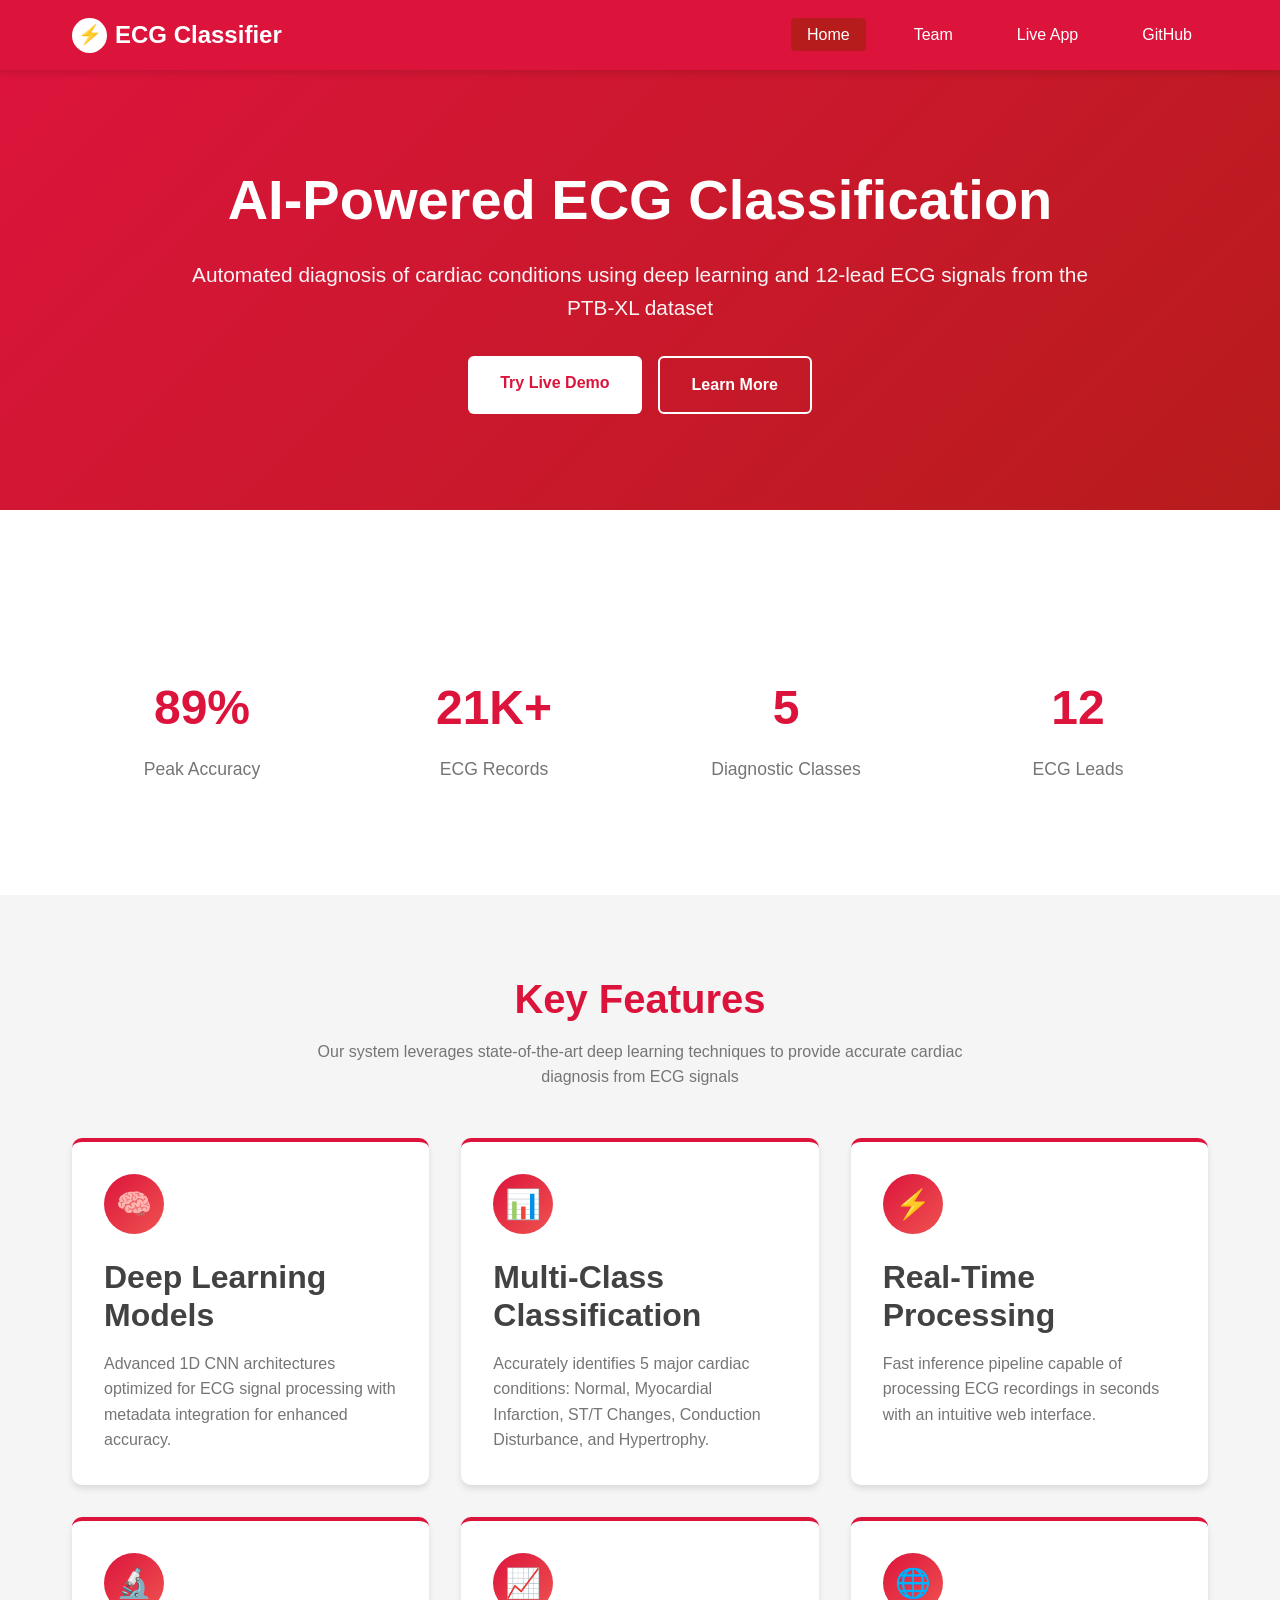
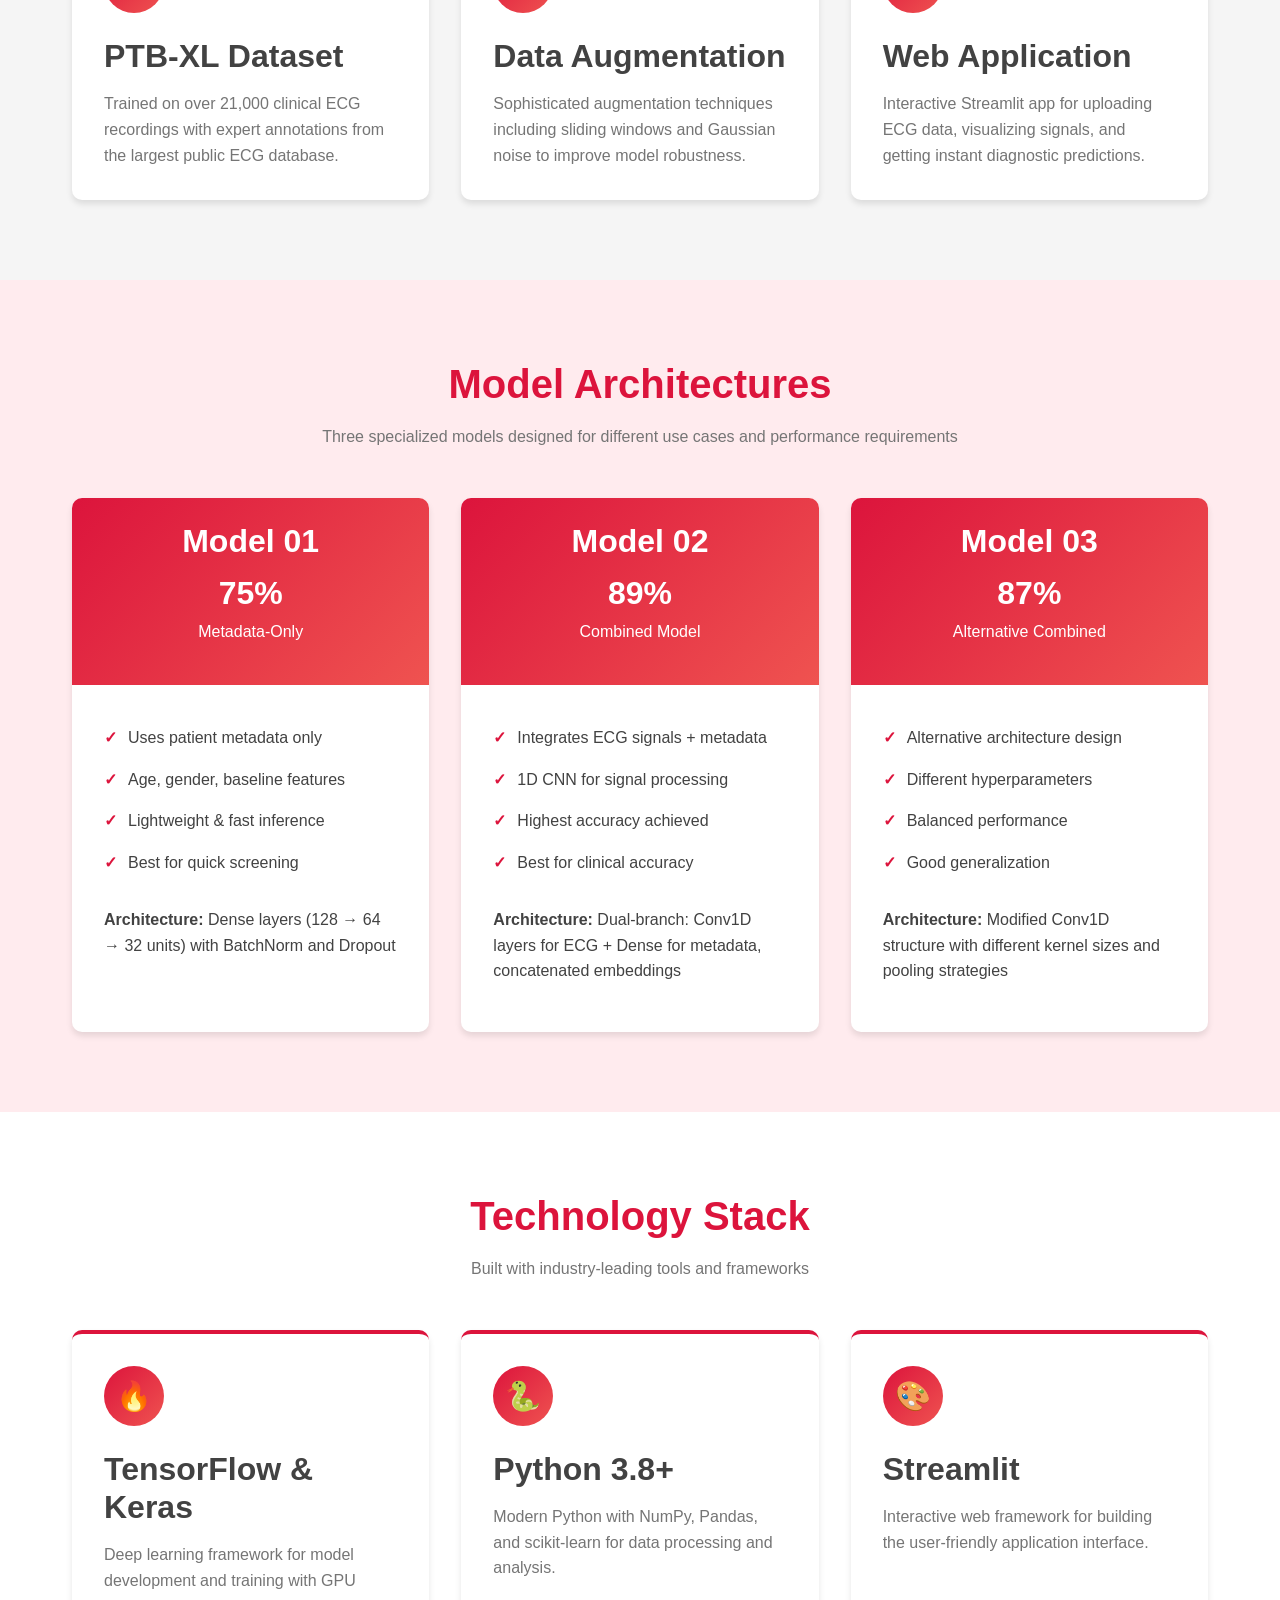
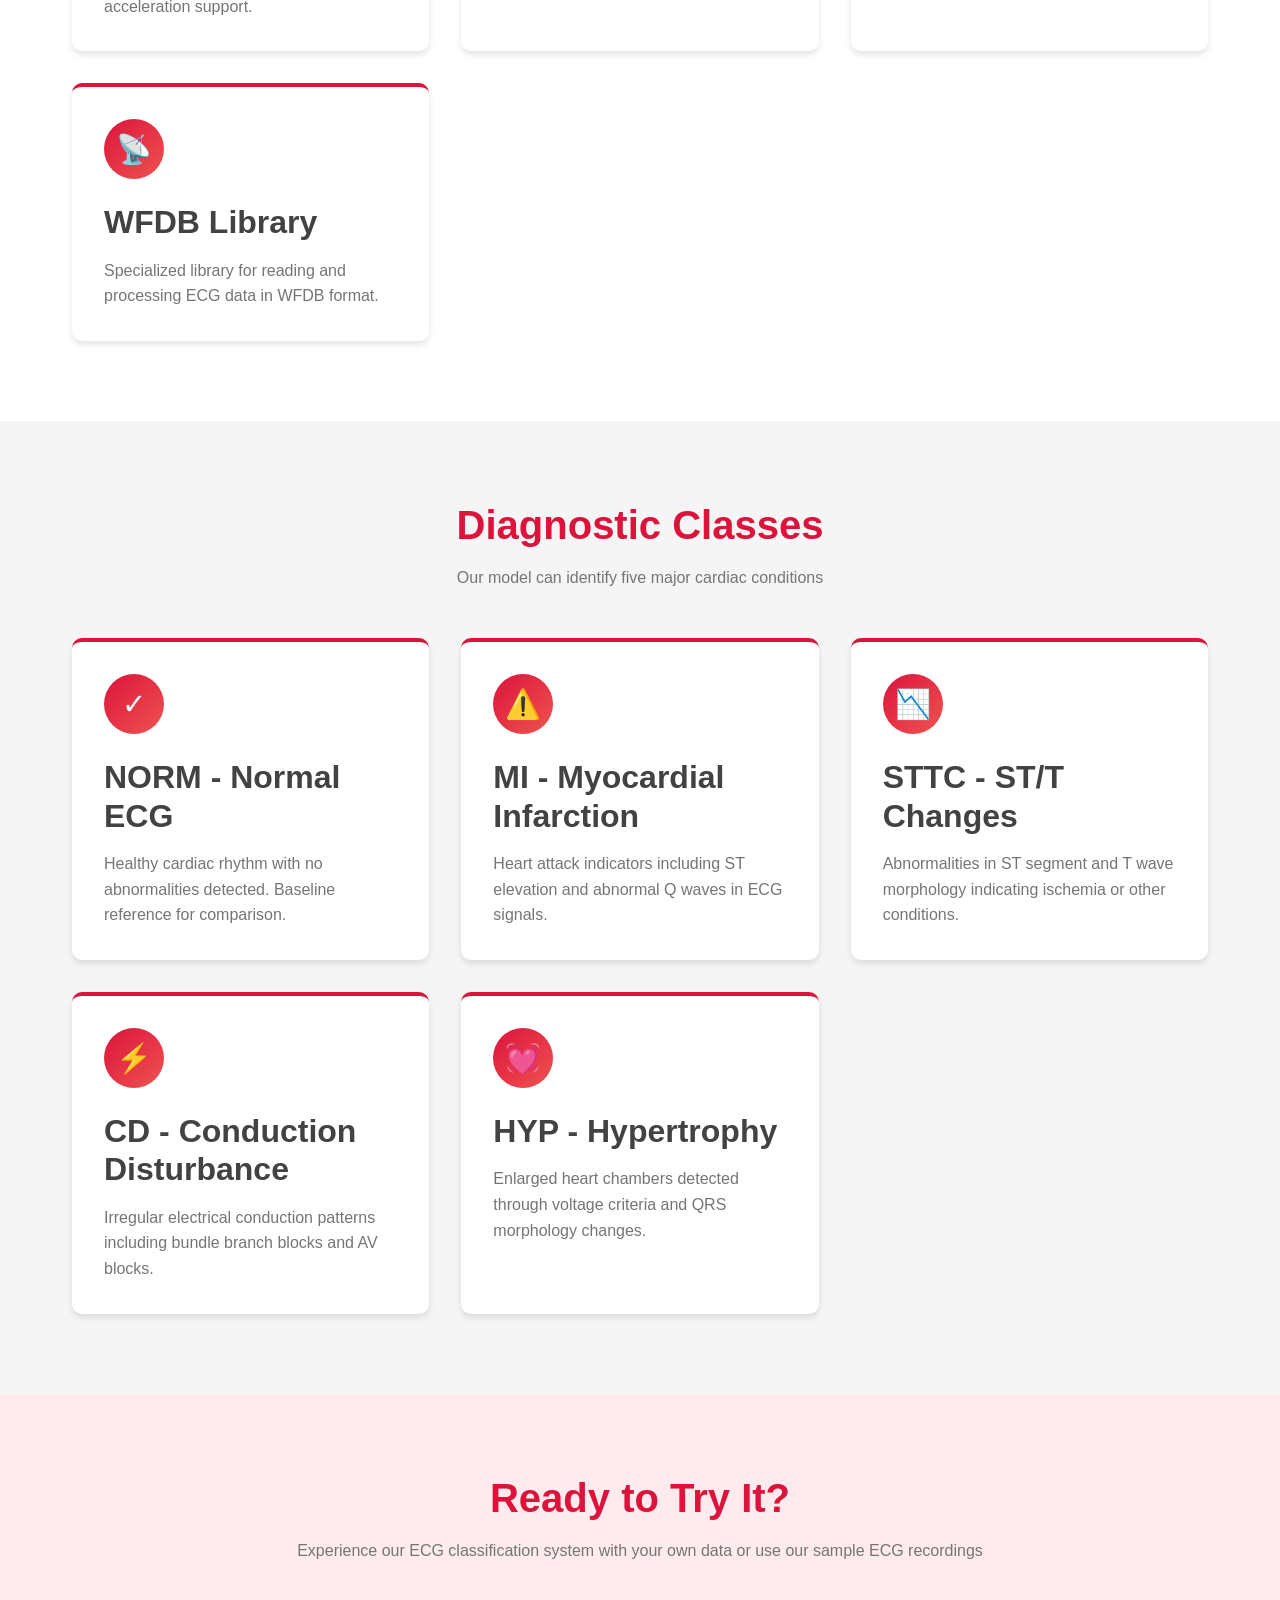
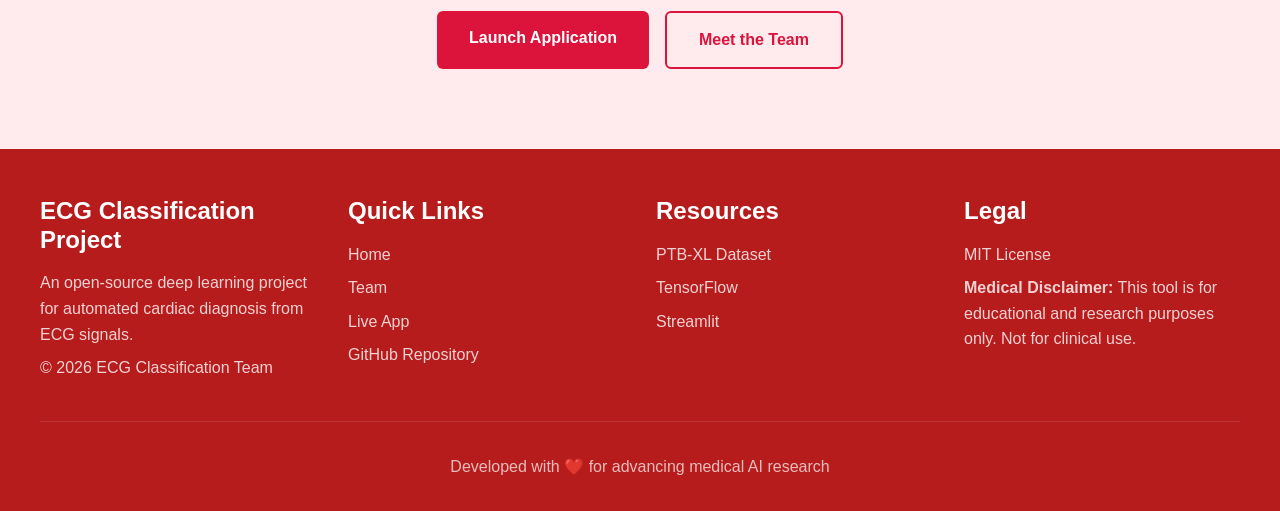
==== scripts/website/index.html @ 3534d9c3 "making major changes" ====
<!DOCTYPE html>
<html lang="en">
<head>
    <meta charset="UTF-8">
    <meta name="viewport" content="width=device-width, initial-scale=1.0">
    <meta name="description" content="ECG Classification using Deep Learning - Automated diagnosis of cardiac conditions from 12-lead ECG signals">
    <meta name="keywords" content="ECG, Deep Learning, Machine Learning, Cardiac Diagnosis, PTB-XL, Medical AI">
    <meta name="author" content="ECG Classification Team">
    <title>ECG Classification | Deep Learning for Cardiac Diagnosis</title>
    <link rel="stylesheet" href="css/style.css">
</head>
<body>
    <!-- Navigation -->
    <nav class="navbar">
        <div class="nav-container">
            <a href="index.html" class="logo">
                <div class="logo-icon">⚡</div>
                ECG Classifier
            </a>
            <ul class="nav-menu">
                <li><a href="index.html" class="nav-link">Home</a></li>
                <li><a href="team.html" class="nav-link">Team</a></li>
                <li><a href="app.html" class="nav-link">Live App</a></li>
                <li><a href="https://github.com" class="nav-link" target="_blank">GitHub</a></li>
            </ul>
            <button class="mobile-menu-toggle">☰</button>
        </div>
    </nav>

    <!-- Hero Section -->
    <section class="hero">
        <div class="hero-content">
            <h1>AI-Powered ECG Classification</h1>
            <p>Automated diagnosis of cardiac conditions using deep learning and 12-lead ECG signals from the PTB-XL dataset</p>
            <div class="hero-buttons">
                <a href="app.html" class="btn btn-primary">Try Live Demo</a>
                <a href="#features" class="btn btn-outline">Learn More</a>
            </div>
        </div>
    </section>

    <!-- Stats Section -->
    <section class="section section-light">
        <div class="container">
            <div class="stats-grid">
                <div class="stat-card">
                    <div class="stat-number">89%</div>
                    <div class="stat-label">Peak Accuracy</div>
                </div>
                <div class="stat-card">
                    <div class="stat-number">21K+</div>
                    <div class="stat-label">ECG Records</div>
                </div>
                <div class="stat-card">
                    <div class="stat-number">5</div>
                    <div class="stat-label">Diagnostic Classes</div>
                </div>
                <div class="stat-card">
                    <div class="stat-number">12</div>
                    <div class="stat-label">ECG Leads</div>
                </div>
            </div>
        </div>
    </section>

    <!-- Features Section -->
    <section id="features" class="section section-gray">
        <div class="container">
            <h2 class="section-title">Key Features</h2>
            <p class="section-subtitle">Our system leverages state-of-the-art deep learning techniques to provide accurate cardiac diagnosis from ECG signals</p>
            
            <div class="features-grid">
                <div class="feature-card">
                    <div class="feature-icon">🧠</div>
                    <h3>Deep Learning Models</h3>
                    <p>Advanced 1D CNN architectures optimized for ECG signal processing with metadata integration for enhanced accuracy.</p>
                </div>
                
                <div class="feature-card">
                    <div class="feature-icon">📊</div>
                    <h3>Multi-Class Classification</h3>
                    <p>Accurately identifies 5 major cardiac conditions: Normal, Myocardial Infarction, ST/T Changes, Conduction Disturbance, and Hypertrophy.</p>
                </div>
                
                <div class="feature-card">
                    <div class="feature-icon">⚡</div>
                    <h3>Real-Time Processing</h3>
                    <p>Fast inference pipeline capable of processing ECG recordings in seconds with an intuitive web interface.</p>
                </div>
                
                <div class="feature-card">
                    <div class="feature-icon">🔬</div>
                    <h3>PTB-XL Dataset</h3>
                    <p>Trained on over 21,000 clinical ECG recordings with expert annotations from the largest public ECG database.</p>
                </div>
                
                <div class="feature-card">
                    <div class="feature-icon">📈</div>
                    <h3>Data Augmentation</h3>
                    <p>Sophisticated augmentation techniques including sliding windows and Gaussian noise to improve model robustness.</p>
                </div>
                
                <div class="feature-card">
                    <div class="feature-icon">🌐</div>
                    <h3>Web Application</h3>
                    <p>Interactive Streamlit app for uploading ECG data, visualizing signals, and getting instant diagnostic predictions.</p>
                </div>
            </div>
        </div>
    </section>

    <!-- Models Section -->
    <section id="models" class="section section-red">
        <div class="container">
            <h2 class="section-title">Model Architectures</h2>
            <p class="section-subtitle">Three specialized models designed for different use cases and performance requirements</p>
            
            <div class="models-grid">
                <div class="model-card">
                    <div class="model-header">
                        <h3>Model 01</h3>
                        <div class="model-accuracy">75%</div>
                        <p>Metadata-Only</p>
                    </div>
                    <div class="model-body">
                        <ul>
                            <li>Uses patient metadata only</li>
                            <li>Age, gender, baseline features</li>
                            <li>Lightweight & fast inference</li>
                            <li>Best for quick screening</li>
                        </ul>
                        <p><strong>Architecture:</strong> Dense layers (128 → 64 → 32 units) with BatchNorm and Dropout</p>
                    </div>
                </div>

                <div class="model-card">
                    <div class="model-header">
                        <h3>Model 02</h3>
                        <div class="model-accuracy">89%</div>
                        <p>Combined Model</p>
                    </div>
                    <div class="model-body">
                        <ul>
                            <li>Integrates ECG signals + metadata</li>
                            <li>1D CNN for signal processing</li>
                            <li>Highest accuracy achieved</li>
                            <li>Best for clinical accuracy</li>
                        </ul>
                        <p><strong>Architecture:</strong> Dual-branch: Conv1D layers for ECG + Dense for metadata, concatenated embeddings</p>
                    </div>
                </div>

                <div class="model-card">
                    <div class="model-header">
                        <h3>Model 03</h3>
                        <div class="model-accuracy">87%</div>
                        <p>Alternative Combined</p>
                    </div>
                    <div class="model-body">
                        <ul>
                            <li>Alternative architecture design</li>
                            <li>Different hyperparameters</li>
                            <li>Balanced performance</li>
                            <li>Good generalization</li>
                        </ul>
                        <p><strong>Architecture:</strong> Modified Conv1D structure with different kernel sizes and pooling strategies</p>
                    </div>
                </div>
            </div>
        </div>
    </section>

    <!-- Technology Stack -->
    <section class="section section-light">
        <div class="container">
            <h2 class="section-title">Technology Stack</h2>
            <p class="section-subtitle">Built with industry-leading tools and frameworks</p>
            
            <div class="features-grid">
                <div class="feature-card">
                    <div class="feature-icon">🔥</div>
                    <h3>TensorFlow & Keras</h3>
                    <p>Deep learning framework for model development and training with GPU acceleration support.</p>
                </div>
                
                <div class="feature-card">
                    <div class="feature-icon">🐍</div>
                    <h3>Python 3.8+</h3>
                    <p>Modern Python with NumPy, Pandas, and scikit-learn for data processing and analysis.</p>
                </div>
                
                <div class="feature-card">
                    <div class="feature-icon">🎨</div>
                    <h3>Streamlit</h3>
                    <p>Interactive web framework for building the user-friendly application interface.</p>
                </div>
                
                <div class="feature-card">
                    <div class="feature-icon">📡</div>
                    <h3>WFDB Library</h3>
                    <p>Specialized library for reading and processing ECG data in WFDB format.</p>
                </div>
            </div>
        </div>
    </section>

    <!-- Diagnostic Classes -->
    <section class="section section-gray">
        <div class="container">
            <h2 class="section-title">Diagnostic Classes</h2>
            <p class="section-subtitle">Our model can identify five major cardiac conditions</p>
            
            <div class="features-grid">
                <div class="feature-card">
                    <div class="feature-icon">✓</div>
                    <h3>NORM - Normal ECG</h3>
                    <p>Healthy cardiac rhythm with no abnormalities detected. Baseline reference for comparison.</p>
                </div>
                
                <div class="feature-card">
                    <div class="feature-icon">⚠️</div>
                    <h3>MI - Myocardial Infarction</h3>
                    <p>Heart attack indicators including ST elevation and abnormal Q waves in ECG signals.</p>
                </div>
                
                <div class="feature-card">
                    <div class="feature-icon">📉</div>
                    <h3>STTC - ST/T Changes</h3>
                    <p>Abnormalities in ST segment and T wave morphology indicating ischemia or other conditions.</p>
                </div>
                
                <div class="feature-card">
                    <div class="feature-icon">⚡</div>
                    <h3>CD - Conduction Disturbance</h3>
                    <p>Irregular electrical conduction patterns including bundle branch blocks and AV blocks.</p>
                </div>
                
                <div class="feature-card">
                    <div class="feature-icon">💓</div>
                    <h3>HYP - Hypertrophy</h3>
                    <p>Enlarged heart chambers detected through voltage criteria and QRS morphology changes.</p>
                </div>
            </div>
        </div>
    </section>

    <!-- CTA Section -->
    <section class="section section-red">
        <div class="container text-center">
            <h2 class="section-title">Ready to Try It?</h2>
            <p class="section-subtitle">Experience our ECG classification system with your own data or use our sample ECG recordings</p>
            <div class="hero-buttons">
                <a href="app.html" class="btn btn-red">Launch Application</a>
                <a href="team.html" class="btn btn-outline" style="color: var(--primary-red); border-color: var(--primary-red);">Meet the Team</a>
            </div>
        </div>
    </section>

    <!-- Footer -->
    <footer class="footer">
        <div class="footer-content">
            <div class="footer-section">
                <h4>ECG Classification Project</h4>
                <p>An open-source deep learning project for automated cardiac diagnosis from ECG signals.</p>
                <p>&copy; 2026 ECG Classification Team</p>
            </div>
            
            <div class="footer-section">
                <h4>Quick Links</h4>
                <a href="index.html">Home</a>
                <a href="team.html">Team</a>
                <a href="app.html">Live App</a>
                <a href="https://github.com" target="_blank">GitHub Repository</a>
            </div>
            
            <div class="footer-section">
                <h4>Resources</h4>
                <a href="https://physionet.org/content/ptb-xl/" target="_blank">PTB-XL Dataset</a>
                <a href="https://www.tensorflow.org/" target="_blank">TensorFlow</a>
                <a href="https://streamlit.io/" target="_blank">Streamlit</a>
            </div>
            
            <div class="footer-section">
                <h4>Legal</h4>
                <p>MIT License</p>
                <p><strong>Medical Disclaimer:</strong> This tool is for educational and research purposes only. Not for clinical use.</p>
            </div>
        </div>
        
        <div class="footer-bottom">
            <p>Developed with ❤️ for advancing medical AI research</p>
        </div>
    </footer>

    <script src="js/main.js"></script>
</body>
</html>
---- scripts/website/css/style.css ----
/* ===================================
   ECG Classification Project Website
   Modern Responsive Design
   =================================== */

/* Reset & Base Styles */
* {
    margin: 0;
    padding: 0;
    box-sizing: border-box;
}

:root {
    --primary-red: #dc143c;
    --dark-red: #b71c1c;
    --light-red: #ef5350;
    --lighter-red: #ffebee;
    --accent-red: #ff5252;
    --white: #ffffff;
    --light-gray: #f5f5f5;
    --gray: #757575;
    --dark-gray: #424242;
    --shadow: 0 4px 6px rgba(0, 0, 0, 0.1);
    --shadow-lg: 0 10px 25px rgba(0, 0, 0, 0.15);
}

body {
    font-family: 'Segoe UI', Tahoma, Geneva, Verdana, sans-serif;
    line-height: 1.6;
    color: var(--dark-gray);
    background-color: var(--white);
}

/* Typography */
h1, h2, h3, h4, h5, h6 {
    font-weight: 700;
    line-height: 1.2;
    margin-bottom: 1rem;
}

h1 { font-size: 3rem; }
h2 { font-size: 2.5rem; }
h3 { font-size: 2rem; }
h4 { font-size: 1.5rem; }

p {
    margin-bottom: 1rem;
}

a {
    text-decoration: none;
    color: inherit;
    transition: all 0.3s ease;
}

/* Navigation Bar */
.navbar {
    background-color: var(--primary-red);
    color: var(--white);
    padding: 1rem 0;
    position: sticky;
    top: 0;
    z-index: 1000;
    box-shadow: var(--shadow);
}

.nav-container {
    max-width: 1200px;
    margin: 0 auto;
    padding: 0 2rem;
    display: flex;
    justify-content: space-between;
    align-items: center;
}

.logo {
    font-size: 1.5rem;
    font-weight: 700;
    color: var(--white);
    display: flex;
    align-items: center;
    gap: 0.5rem;
}

.logo-icon {
    width: 35px;
    height: 35px;
    background-color: var(--white);
    color: var(--primary-red);
    border-radius: 50%;
    display: flex;
    align-items: center;
    justify-content: center;
    font-weight: bold;
    font-size: 1.2rem;
}

.nav-menu {
    display: flex;
    list-style: none;
    gap: 2rem;
    align-items: center;
}

.nav-link {
    color: var(--white);
    padding: 0.5rem 1rem;
    border-radius: 4px;
    transition: background-color 0.3s ease;
}

.nav-link:hover,
.nav-link.active {
    background-color: var(--dark-red);
}

.mobile-menu-toggle {
    display: none;
    background: none;
    border: none;
    color: var(--white);
    font-size: 1.5rem;
    cursor: pointer;
}

/* Hero Section */
.hero {
    background: linear-gradient(135deg, var(--primary-red) 0%, var(--dark-red) 100%);
    color: var(--white);
    padding: 6rem 2rem;
    text-align: center;
}

.hero-content {
    max-width: 900px;
    margin: 0 auto;
}

.hero h1 {
    font-size: 3.5rem;
    margin-bottom: 1.5rem;
    animation: fadeInDown 1s ease;
}

.hero p {
    font-size: 1.3rem;
    margin-bottom: 2rem;
    opacity: 0.95;
    animation: fadeInUp 1s ease;
}

.hero-buttons {
    display: flex;
    gap: 1rem;
    justify-content: center;
    flex-wrap: wrap;
    animation: fadeIn 1.5s ease;
}

/* Buttons */
.btn {
    display: inline-block;
    padding: 0.875rem 2rem;
    border-radius: 6px;
    font-weight: 600;
    cursor: pointer;
    transition: all 0.3s ease;
    border: none;
    font-size: 1rem;
}

.btn-primary {
    background-color: var(--white);
    color: var(--primary-red);
}

.btn-primary:hover {
    background-color: var(--light-gray);
    transform: translateY(-2px);
    box-shadow: var(--shadow-lg);
}

.btn-outline {
    background-color: transparent;
    color: var(--white);
    border: 2px solid var(--white);
}

.btn-outline:hover {
    background-color: var(--white);
    color: var(--primary-red);
}

.btn-red {
    background-color: var(--primary-red);
    color: var(--white);
}

.btn-red:hover {
    background-color: var(--dark-red);
    transform: translateY(-2px);
    box-shadow: var(--shadow-lg);
}

/* Container */
.container {
    max-width: 1200px;
    margin: 0 auto;
    padding: 0 2rem;
}

/* Sections */
.section {
    padding: 5rem 2rem;
}

.section-light {
    background-color: var(--white);
}

.section-gray {
    background-color: var(--light-gray);
}

.section-red {
    background-color: var(--lighter-red);
}

.section-title {
    text-align: center;
    margin-bottom: 3rem;
    color: var(--primary-red);
}

.section-subtitle {
    text-align: center;
    color: var(--gray);
    max-width: 700px;
    margin: -2rem auto 3rem;
}

/* Features Grid */
.features-grid {
    display: grid;
    grid-template-columns: repeat(auto-fit, minmax(300px, 1fr));
    gap: 2rem;
    margin-top: 3rem;
}

.feature-card {
    background-color: var(--white);
    padding: 2rem;
    border-radius: 10px;
    box-shadow: var(--shadow);
    transition: all 0.3s ease;
    border-top: 4px solid var(--primary-red);
}

.feature-card:hover {
    transform: translateY(-5px);
    box-shadow: var(--shadow-lg);
}

.feature-icon {
    width: 60px;
    height: 60px;
    background: linear-gradient(135deg, var(--primary-red), var(--light-red));
    color: var(--white);
    border-radius: 50%;
    display: flex;
    align-items: center;
    justify-content: center;
    font-size: 1.8rem;
    margin-bottom: 1.5rem;
}

.feature-card h3 {
    color: var(--dark-gray);
    margin-bottom: 1rem;
}

.feature-card p {
    color: var(--gray);
    margin-bottom: 0;
}

/* Stats Section */
.stats-grid {
    display: grid;
    grid-template-columns: repeat(auto-fit, minmax(200px, 1fr));
    gap: 2rem;
    margin-top: 3rem;
}

.stat-card {
    text-align: center;
    padding: 2rem;
}

.stat-number {
    font-size: 3rem;
    font-weight: 700;
    color: var(--primary-red);
    margin-bottom: 0.5rem;
}

.stat-label {
    color: var(--gray);
    font-size: 1.1rem;
}

/* Model Cards */
.models-grid {
    display: grid;
    grid-template-columns: repeat(auto-fit, minmax(320px, 1fr));
    gap: 2rem;
    margin-top: 3rem;
}

.model-card {
    background-color: var(--white);
    border-radius: 10px;
    overflow: hidden;
    box-shadow: var(--shadow);
    transition: all 0.3s ease;
}

.model-card:hover {
    transform: translateY(-5px);
    box-shadow: var(--shadow-lg);
}

.model-header {
    background: linear-gradient(135deg, var(--primary-red), var(--light-red));
    color: var(--white);
    padding: 1.5rem;
    text-align: center;
}

.model-header h3 {
    margin-bottom: 0.5rem;
    color: var(--white);
}

.model-accuracy {
    font-size: 2rem;
    font-weight: 700;
}

.model-body {
    padding: 2rem;
}

.model-body ul {
    list-style: none;
    margin-bottom: 1.5rem;
}

.model-body li {
    padding: 0.5rem 0;
    padding-left: 1.5rem;
    position: relative;
}

.model-body li::before {
    content: "✓";
    position: absolute;
    left: 0;
    color: var(--primary-red);
    font-weight: bold;
}

/* Team Grid */
.team-grid {
    display: grid;
    grid-template-columns: repeat(auto-fit, minmax(250px, 1fr));
    gap: 2rem;
    margin-top: 3rem;
}

.team-card {
    background-color: var(--white);
    border-radius: 10px;
    overflow: hidden;
    box-shadow: var(--shadow);
    transition: all 0.3s ease;
    text-align: center;
}

.team-card:hover {
    transform: translateY(-5px);
    box-shadow: var(--shadow-lg);
}

.team-avatar {
    width: 150px;
    height: 150px;
    background: linear-gradient(135deg, var(--primary-red), var(--light-red));
    color: var(--white);
    border-radius: 50%;
    margin: 2rem auto 1rem;
    display: flex;
    align-items: center;
    justify-content: center;
    font-size: 4rem;
    font-weight: 700;
}

.team-info {
    padding: 0 2rem 2rem;
}

.team-name {
    color: var(--dark-gray);
    margin-bottom: 0.5rem;
}

.team-role {
    color: var(--primary-red);
    font-weight: 600;
    margin-bottom: 1rem;
}

.team-bio {
    color: var(--gray);
    font-size: 0.95rem;
}

.team-social {
    display: flex;
    gap: 1rem;
    justify-content: center;
    margin-top: 1rem;
}

.social-link {
    width: 40px;
    height: 40px;
    background-color: var(--lighter-red);
    color: var(--primary-red);
    border-radius: 50%;
    display: flex;
    align-items: center;
    justify-content: center;
    transition: all 0.3s ease;
}

.social-link:hover {
    background-color: var(--primary-red);
    color: var(--white);
}

/* App Embed */
.app-container {
    width: 100%;
    height: calc(100vh - 80px);
    background-color: var(--light-gray);
}

.app-frame {
    width: 100%;
    height: 100%;
    border: none;
}

.app-placeholder {
    display: flex;
    flex-direction: column;
    align-items: center;
    justify-content: center;
    height: 100%;
    text-align: center;
    padding: 2rem;
}

.app-placeholder h2 {
    color: var(--primary-red);
    margin-bottom: 1rem;
}

.app-placeholder p {
    color: var(--gray);
    max-width: 600px;
}

/* Footer */
.footer {
    background-color: var(--dark-red);
    color: var(--white);
    padding: 3rem 2rem 1rem;
}

.footer-content {
    max-width: 1200px;
    margin: 0 auto;
    display: grid;
    grid-template-columns: repeat(auto-fit, minmax(250px, 1fr));
    gap: 2rem;
    margin-bottom: 2rem;
}

.footer-section h4 {
    margin-bottom: 1rem;
    color: var(--white);
}

.footer-section p,
.footer-section a {
    color: rgba(255, 255, 255, 0.8);
    margin-bottom: 0.5rem;
    display: block;
}

.footer-section a:hover {
    color: var(--white);
}

.footer-bottom {
    max-width: 1200px;
    margin: 0 auto;
    padding-top: 2rem;
    border-top: 1px solid rgba(255, 255, 255, 0.1);
    text-align: center;
    color: rgba(255, 255, 255, 0.7);
}

/* Animations */
@keyframes fadeIn {
    from {
        opacity: 0;
    }
    to {
        opacity: 1;
    }
}

@keyframes fadeInDown {
    from {
        opacity: 0;
        transform: translateY(-20px);
    }
    to {
        opacity: 1;
        transform: translateY(0);
    }
}

@keyframes fadeInUp {
    from {
        opacity: 0;
        transform: translateY(20px);
    }
    to {
        opacity: 1;
        transform: translateY(0);
    }
}

/* Responsive Design */
@media (max-width: 768px) {
    .nav-menu {
        position: fixed;
        left: -100%;
        top: 70px;
        flex-direction: column;
        background-color: var(--primary-red);
        width: 100%;
        text-align: center;
        transition: 0.3s;
        box-shadow: var(--shadow);
        padding: 2rem 0;
        gap: 0;
    }

    .nav-menu.active {
        left: 0;
    }

    .nav-menu li {
        margin: 0;
        width: 100%;
    }

    .nav-link {
        display: block;
        padding: 1rem;
    }

    .mobile-menu-toggle {
        display: block;
    }

    .hero h1 {
        font-size: 2.5rem;
    }

    .hero p {
        font-size: 1.1rem;
    }

    h1 { font-size: 2.5rem; }
    h2 { font-size: 2rem; }
    h3 { font-size: 1.5rem; }

    .features-grid,
    .models-grid,
    .team-grid {
        grid-template-columns: 1fr;
    }

    .section {
        padding: 3rem 1rem;
    }

    .hero-buttons {
        flex-direction: column;
        align-items: stretch;
    }

    .btn {
        width: 100%;
    }
}

@media (max-width: 480px) {
    .nav-container {
        padding: 0 1rem;
    }

    .hero {
        padding: 4rem 1rem;
    }

    .hero h1 {
        font-size: 2rem;
    }

    .stat-number {
        font-size: 2.5rem;
    }
}

/* Utility Classes */
.text-center {
    text-align: center;
}

.text-red {
    color: var(--primary-red);
}

.mt-1 { margin-top: 1rem; }
.mt-2 { margin-top: 2rem; }
.mt-3 { margin-top: 3rem; }

.mb-1 { margin-bottom: 1rem; }
.mb-2 { margin-bottom: 2rem; }
.mb-3 { margin-bottom: 3rem; }
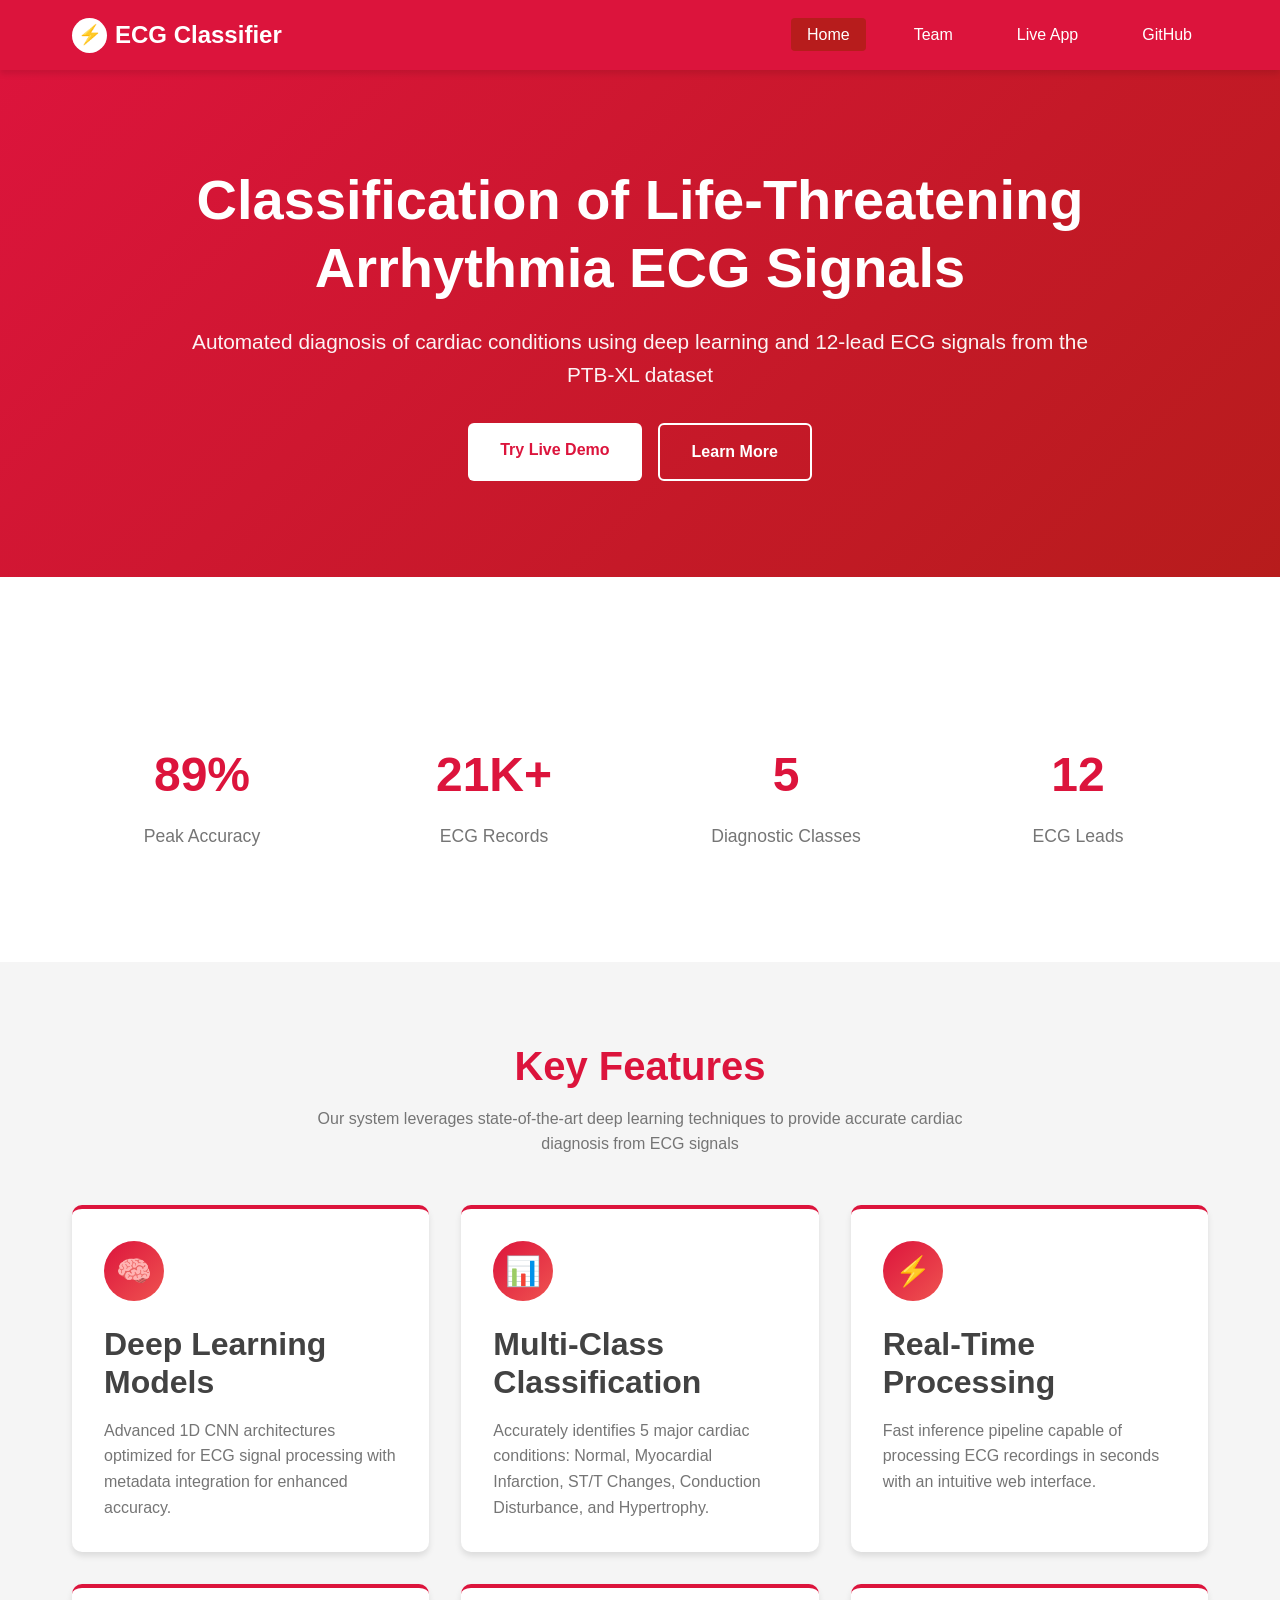
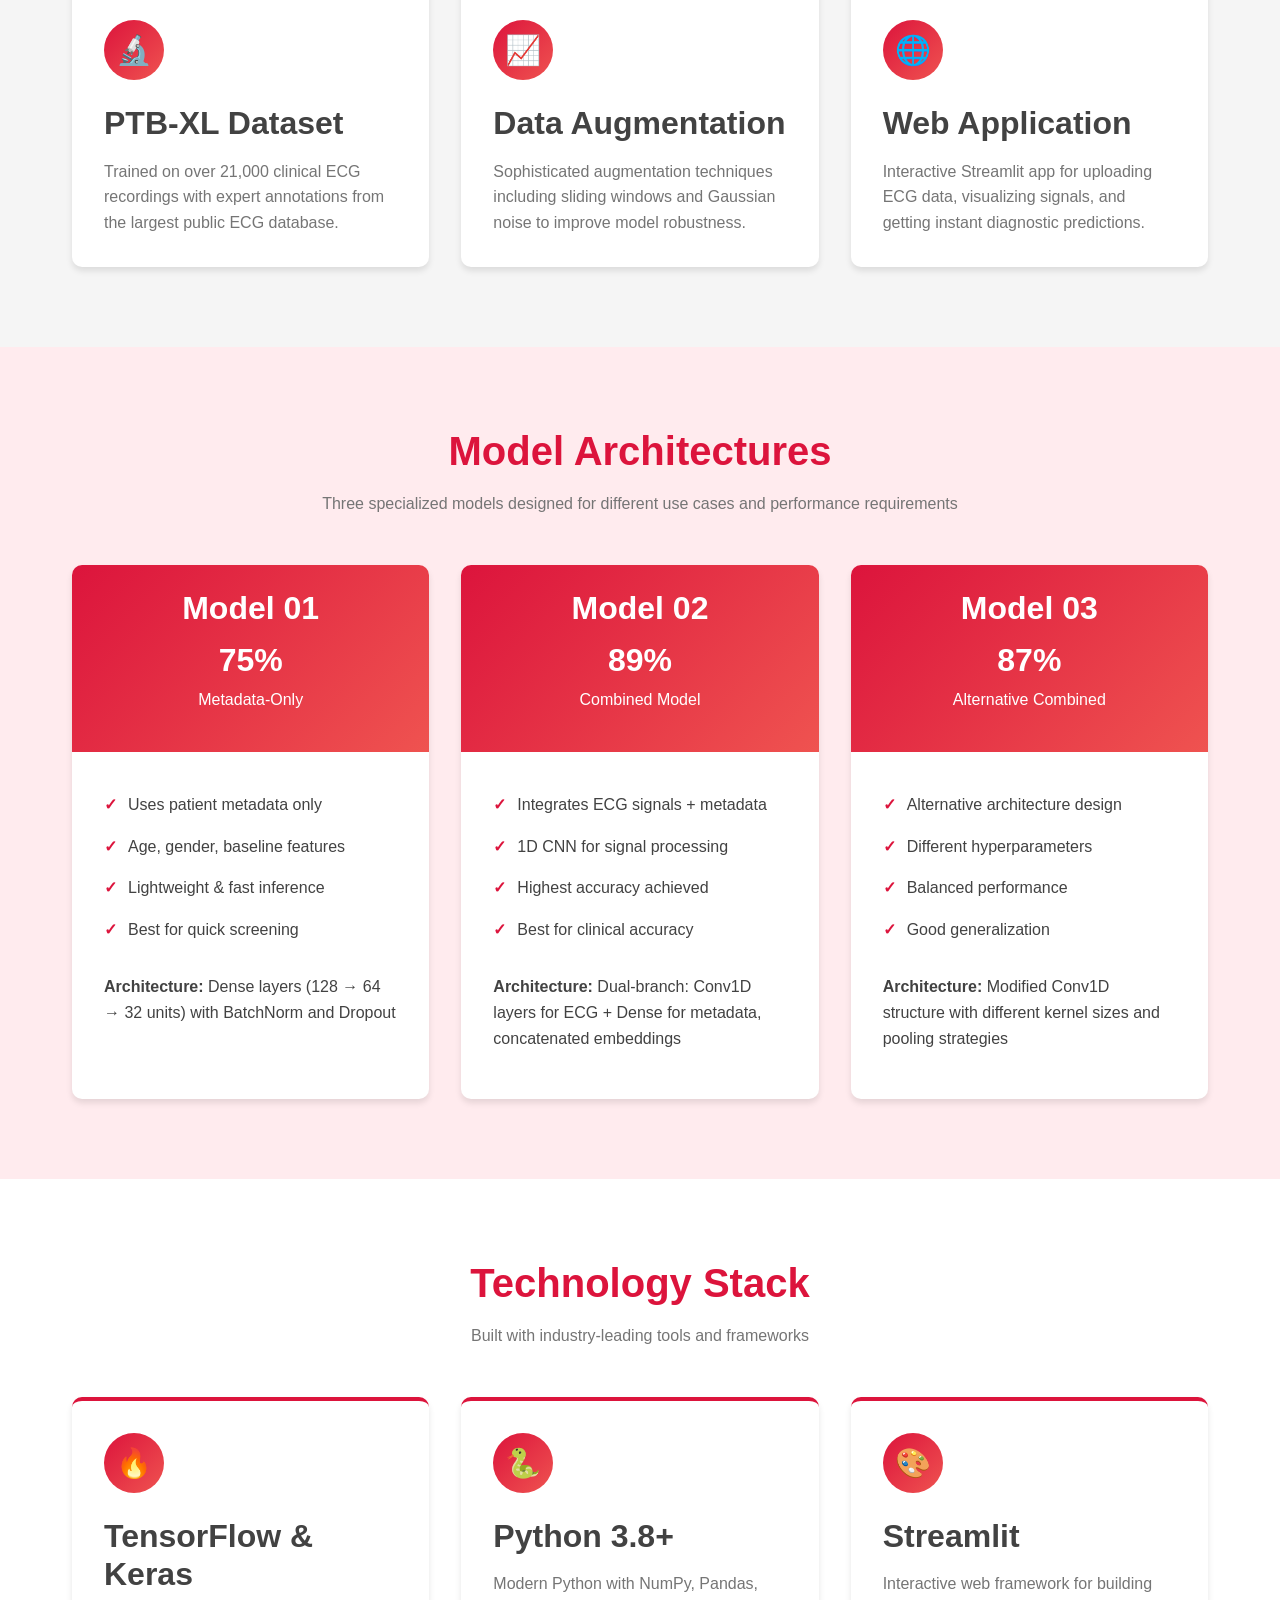
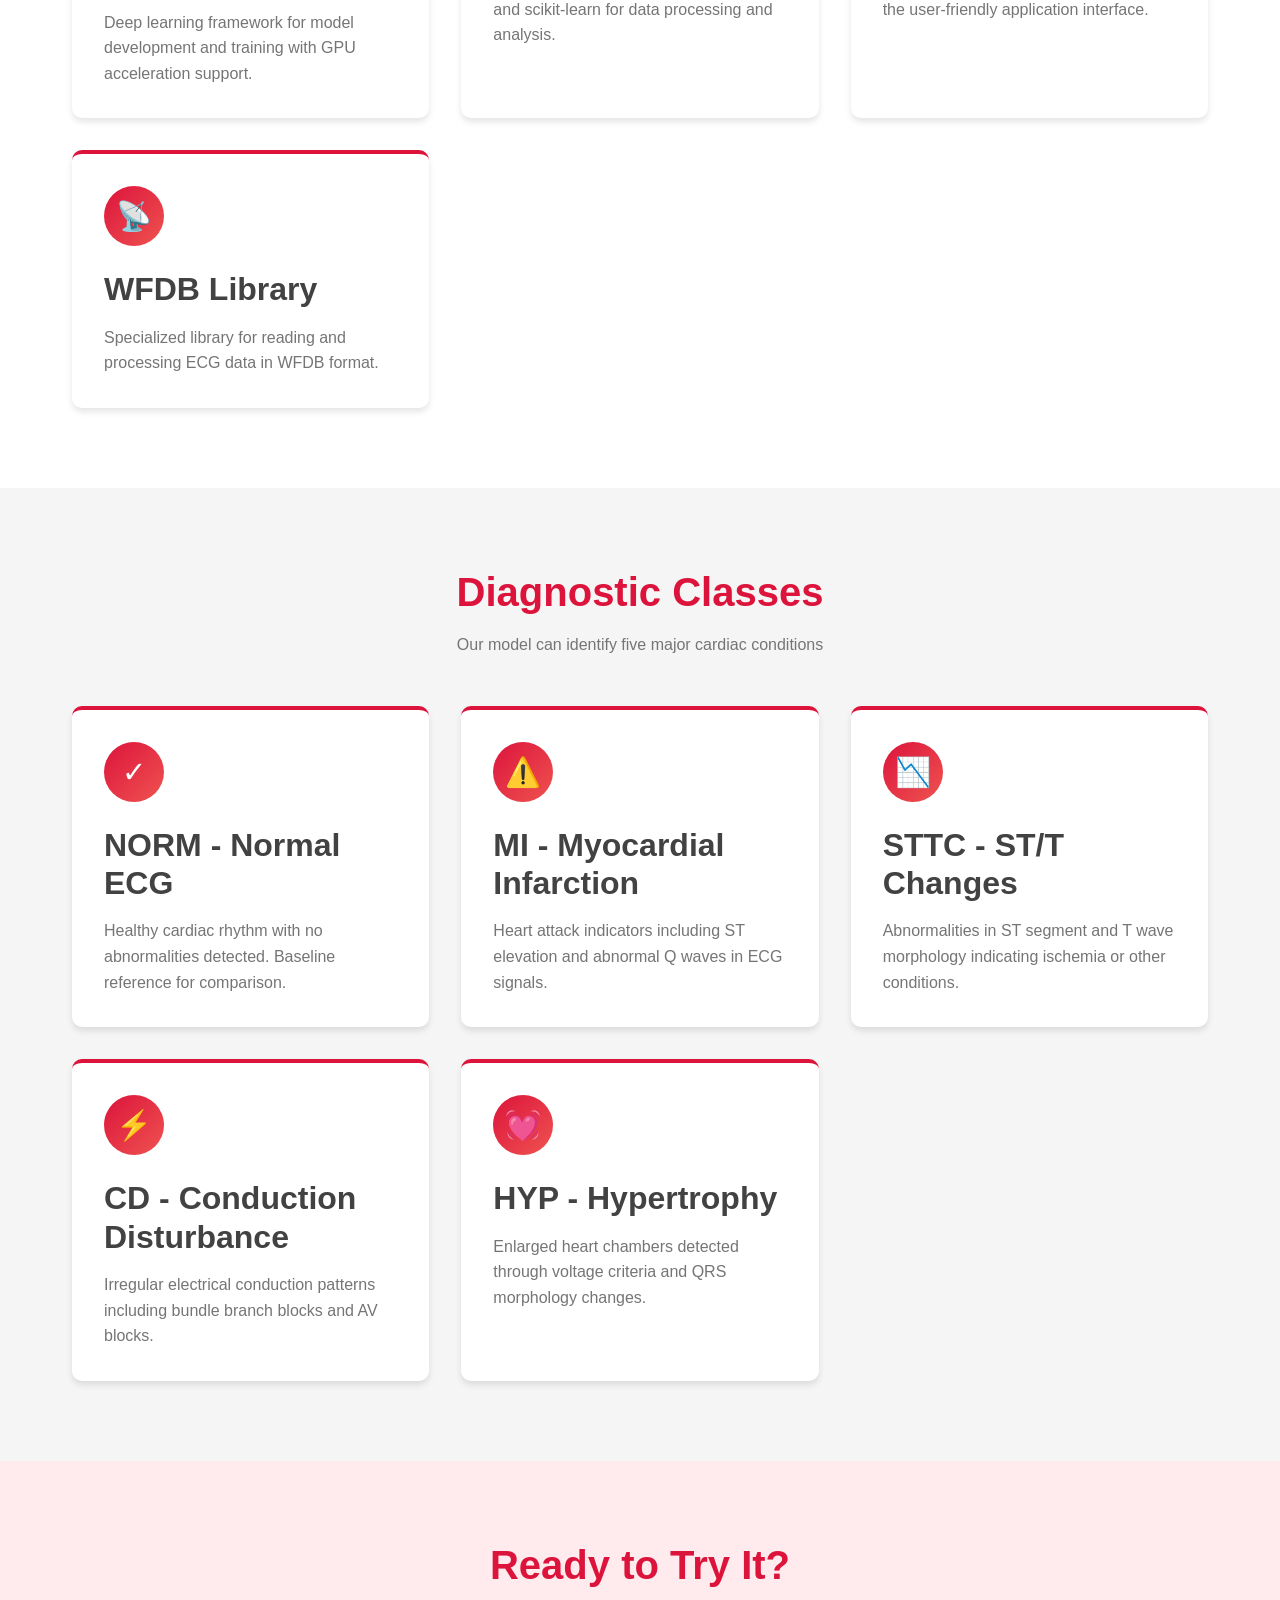
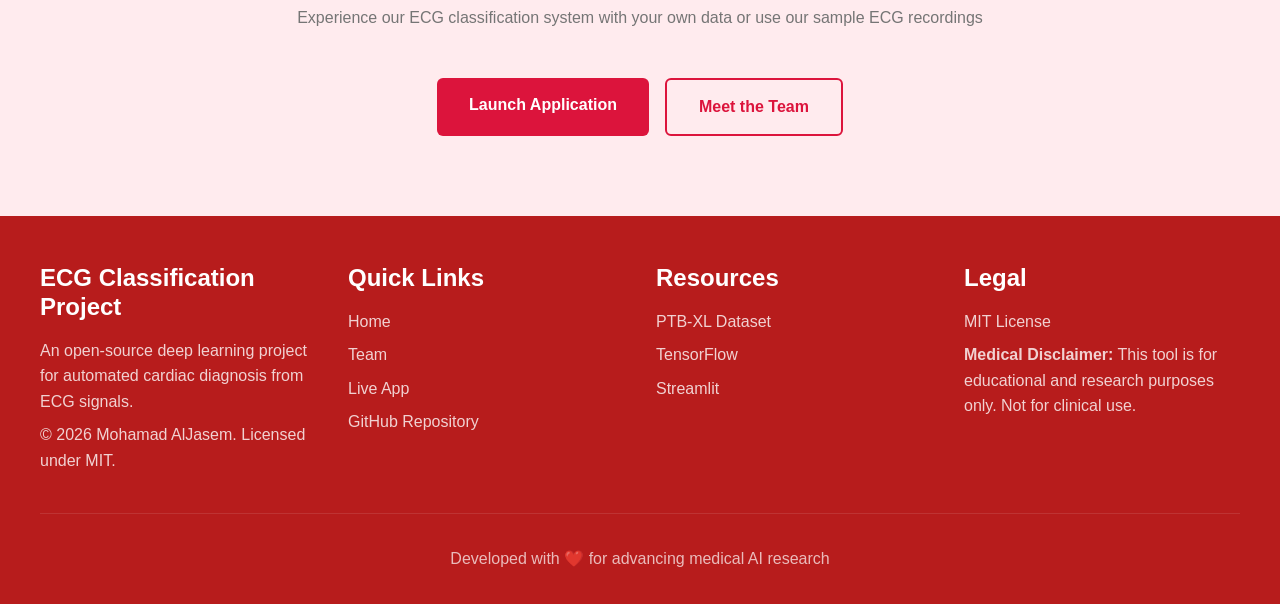
==== commit 0ae9f2bf: "preparing for final deployment" ====
--- a/scripts/website/index.html
+++ b/scripts/website/index.html
@@ -3,10 +3,10 @@
 <head>
     <meta charset="UTF-8">
     <meta name="viewport" content="width=device-width, initial-scale=1.0">
-    <meta name="description" content="ECG Classification using Deep Learning - Automated diagnosis of cardiac conditions from 12-lead ECG signals">
-    <meta name="keywords" content="ECG, Deep Learning, Machine Learning, Cardiac Diagnosis, PTB-XL, Medical AI">
-    <meta name="author" content="ECG Classification Team">
-    <title>ECG Classification | Deep Learning for Cardiac Diagnosis</title>
+    <meta name="description" content="Classification of Life-Threatening Arrhythmia ECG Signals Using Deep Learning - Automated diagnosis of cardiac conditions from 12-lead ECG signals">
+    <meta name="keywords" content="ECG, Deep Learning, Machine Learning, Cardiac Diagnosis, PTB-XL, Medical AI, Arrhythmia">
+    <meta name="author" content="Mohamad AlJasem">
+    <title>ECG Classification | Deep Learning for Cardiac Diagnosis by Mohamad AlJasem</title>
     <link rel="stylesheet" href="css/style.css">
 </head>
 <body>
@@ -21,7 +21,7 @@
                 <li><a href="index.html" class="nav-link">Home</a></li>
                 <li><a href="team.html" class="nav-link">Team</a></li>
                 <li><a href="app.html" class="nav-link">Live App</a></li>
-                <li><a href="https://github.com" class="nav-link" target="_blank">GitHub</a></li>
+                <li><a href="https://github.com/m-aljasem/ecg-arrhythmia-classifier-AI" class="nav-link" target="_blank">GitHub</a></li>
             </ul>
             <button class="mobile-menu-toggle">☰</button>
         </div>
@@ -30,7 +30,7 @@
     <!-- Hero Section -->
     <section class="hero">
         <div class="hero-content">
-            <h1>AI-Powered ECG Classification</h1>
+            <h1>Classification of Life-Threatening Arrhythmia ECG Signals</h1>
             <p>Automated diagnosis of cardiac conditions using deep learning and 12-lead ECG signals from the PTB-XL dataset</p>
             <div class="hero-buttons">
                 <a href="app.html" class="btn btn-primary">Try Live Demo</a>
@@ -262,7 +262,7 @@
             <div class="footer-section">
                 <h4>ECG Classification Project</h4>
                 <p>An open-source deep learning project for automated cardiac diagnosis from ECG signals.</p>
-                <p>&copy; 2026 ECG Classification Team</p>
+                <p>&copy; 2026 Mohamad AlJasem. Licensed under MIT.</p>
             </div>
             
             <div class="footer-section">
@@ -270,7 +270,7 @@
                 <a href="index.html">Home</a>
                 <a href="team.html">Team</a>
                 <a href="app.html">Live App</a>
-                <a href="https://github.com" target="_blank">GitHub Repository</a>
+                <a href="https://github.com/m-aljasem/ecg-arrhythmia-classifier-AI" target="_blank">GitHub Repository</a>
             </div>
             
             <div class="footer-section">
